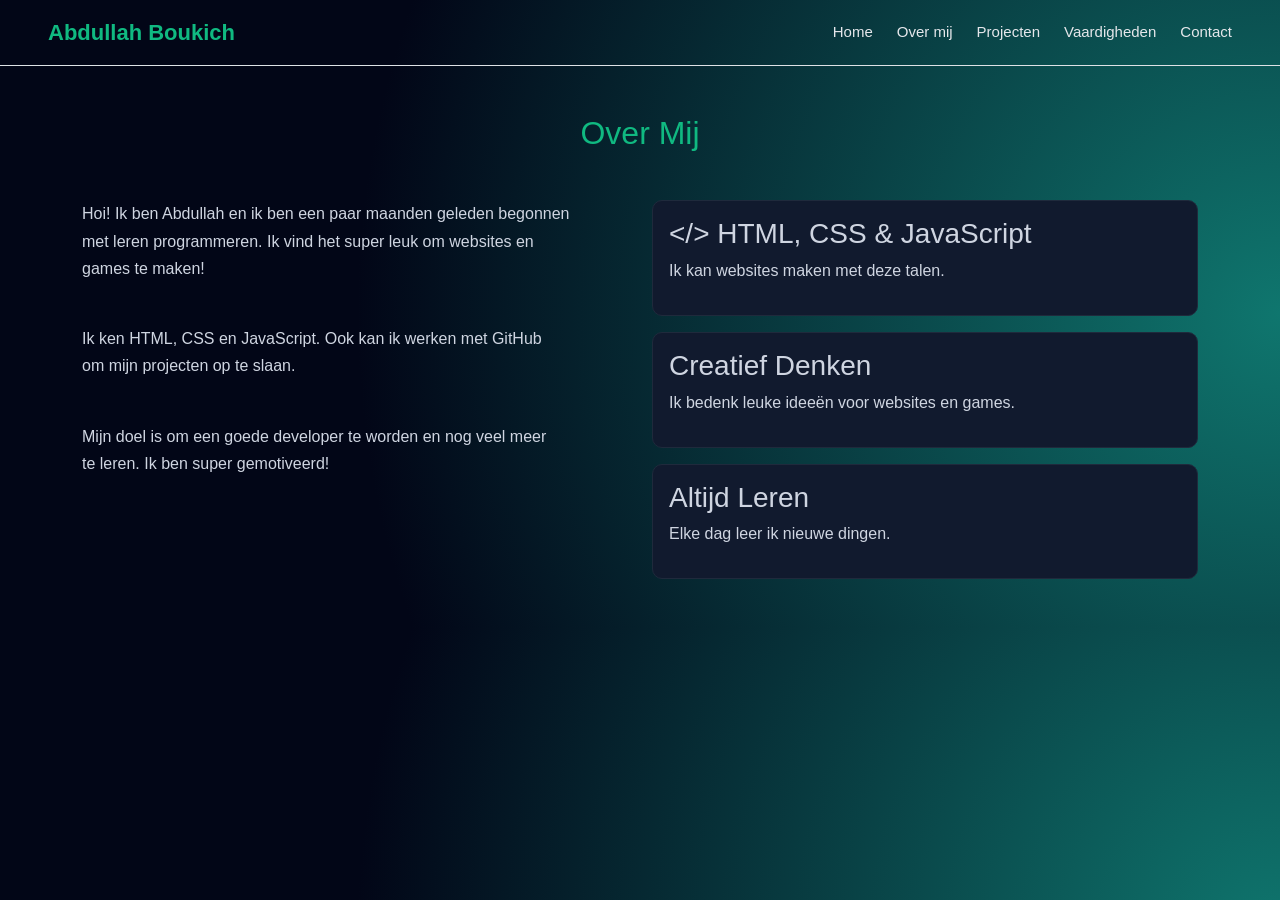
==== aboutme.html @ 029710fa "index.html aboutme.html en css gemaakt" ====
<!DOCTYPE html>
<html lang="nl">
<head>
    <meta charset="UTF-8">
    <meta name="viewport" content="width=device-width, initial-scale=1.0">
    <title>Over Mij</title>


    <link href="https://cdn.jsdelivr.net/npm/bootstrap@5.3.2/dist/css/bootstrap.min.css" rel="stylesheet">

    <link rel="stylesheet" href="https://cdnjs.cloudflare.com/ajax/libs/font-awesome/6.5.0/css/all.min.css">

    <!-- Jouw eigen CSS -->
    <link rel="stylesheet" href="css/style.css">
</head>
<body>

<!-- NAVBAR -->
<header class="py-3 px-5 d-flex justify-content-between align-items-center border-bottom">
    <div class="logo">Abdullah Boukich</div>

    <nav class="d-flex gap-4">
        <a href="index.html">Home</a>
        <a href="aboutme.html">Over mij</a>
        <a href="projecten.html">Projecten</a>
        <a href="skills.html">Vaardigheden</a>
        <a href="contact.html">Contact</a>
    </nav>
</header>

<!-- OVER MIJ -->
<section class="about container py-5">
    <h2 class="text-center mb-5">Over Mij</h2>

    <div class="row g-4">

        <!-- Tekst -->
        <div class="col-md-6">
            <div class="about-text">
                <p>
                    Hoi! Ik ben Abdullah en ik ben een paar maanden geleden begonnen <br>
                    met leren programmeren. Ik vind het super leuk om websites en <br>
                    games te maken!
                </p>
                <br>

                <p>
                    Ik ken HTML, CSS en JavaScript. Ook kan ik werken met GitHub <br>
                    om mijn projecten op te slaan.
                </p>
                <br>

                <p>
                    Mijn doel is om een goede developer te worden en nog veel meer <br>
                    te leren. Ik ben super gemotiveerd!
                </p>
            </div>
        </div>

        <!-- Kaarten -->
        <div class="col-md-6">
            <div class="d-flex flex-column gap-3">

                <div class="card p-3">
                    <h3>&lt;/&gt; HTML, CSS & JavaScript</h3>
                    <p>Ik kan websites maken met deze talen.</p>
                </div>

                <div class="card p-3">
                    <h3>Creatief Denken</h3>
                    <p>Ik bedenk leuke ideeën voor websites en games.</p>
                </div>

                <div class="card p-3">
                    <h3>Altijd Leren</h3>
                    <p>Elke dag leer ik nieuwe dingen.</p>
                </div>

            </div>
        </div>

    </div>
</section>

<!-- Bootstrap JS -->
<script src="https://cdn.jsdelivr.net/npm/bootstrap@5.3.2/dist/js/bootstrap.bundle.min.js"></script>

</body>
</html>
---- css/style.css ----
/* BASIS */
* {
    margin: 0;
    padding: 0;
    box-sizing: border-box;
    font-family: "Segoe UI", sans-serif;
}

body {
    background: radial-gradient(circle at right, #0f766e, #020617 70%);
    color: #fff;
}

/* NAVBAR */
header {
    background: transparent;
}

.logo {
    font-size: 22px;
    font-weight: bold;
    color: #10b981;
}

nav a {
    text-decoration: none;
    color: #e5e7eb;
    font-size: 15px;
}

nav a:hover {
    color: #10b981;
}

/* HERO */
.badge {
    display: inline-block;
    background: rgba(16, 185, 129, 0.15);
    color: #34d399;
    padding: 8px 18px;
    border-radius: 999px;
    font-size: 14px;
    margin-bottom: 25px;
}

.hero-left h1 {
    font-size: 64px;
    font-weight: 800;
}

.hero-left h2 {
    font-size: 28px;
    font-weight: 500;
    color: #cbd5f5;
    margin-bottom: 20px;
}

.hero-left p {
    font-size: 16px;
    line-height: 1.7;
    color: #d1d5db;
    margin-bottom: 30px;
}

/* BUTTONS */
.btn.primary {
    background: #10b981;
    color: #020617;
    font-weight: 600;
    border-radius: 10px;
    padding: 14px 26px;
}

.btn.primary:hover {
    background: #34d399;
}

.btn.secondary {
    background: #fff;
    color: #020617;
    font-weight: 600;
    border-radius: 10px;
    padding: 14px 26px;
}

/* SOCIAL ICONS */
.socials i {
    font-size: 22px;
    margin-right: 18px;
    color: #9ca3af;
    cursor: pointer;
}

.socials i:hover {
    color: #10b981;
}

/* CODE CARD */
.code-card {
    background: #020617;
    padding: 20px;
    border-radius: 20px;
    box-shadow: 0 0 60px rgba(16, 185, 129, 0.4);
}

.code-card img {
    width: 100%;
    border-radius: 14px;
}

/* OVER MIJ */
.about h2 {
    color: #10b981;
}

.about-text {
    color: #cfd5e1;
    line-height: 1.7;
}

.card {
    background: #111a2e;
    border: 1px solid #1f2a3c;
    border-radius: 10px;
    padding: 20px;
    color: #cfd5e1;
}
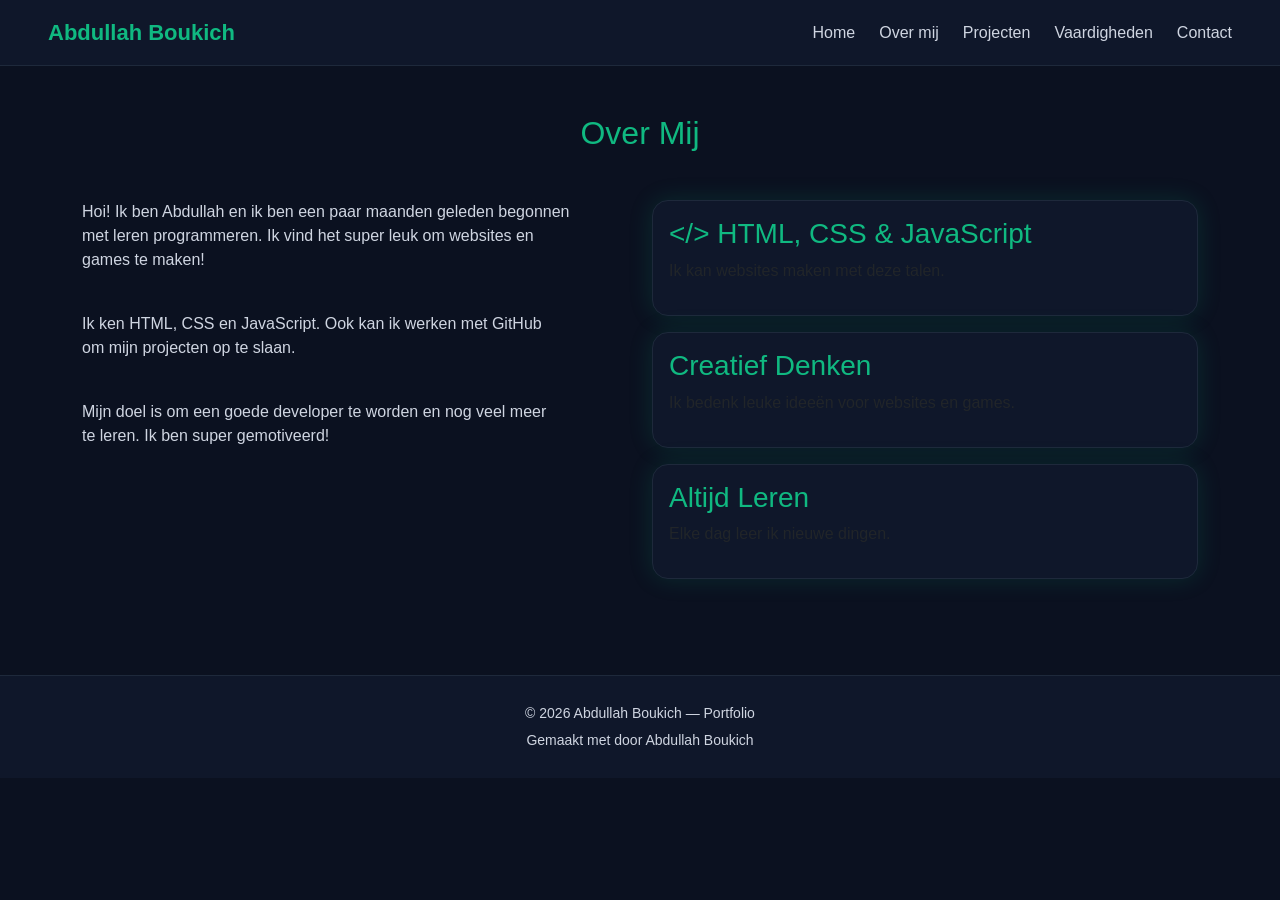
==== commit 7d533263: "footer gemaakt en beetje css" ====
--- a/aboutme.html
+++ b/aboutme.html
@@ -1,89 +1,88 @@
 <!DOCTYPE html>
 <html lang="nl">
+
 <head>
     <meta charset="UTF-8">
     <meta name="viewport" content="width=device-width, initial-scale=1.0">
     <title>Over Mij</title>
 
-
     <link href="https://cdn.jsdelivr.net/npm/bootstrap@5.3.2/dist/css/bootstrap.min.css" rel="stylesheet">
-
     <link rel="stylesheet" href="https://cdnjs.cloudflare.com/ajax/libs/font-awesome/6.5.0/css/all.min.css">
-
-    <!-- Jouw eigen CSS -->
     <link rel="stylesheet" href="css/style.css">
 </head>
+
 <body>
 
-<!-- NAVBAR -->
-<header class="py-3 px-5 d-flex justify-content-between align-items-center border-bottom">
-    <div class="logo">Abdullah Boukich</div>
+<header class="py-3 px-5 d-flex justify-content-between align-items-center">
+        <div class="logo">Abdullah Boukich</div>
 
-    <nav class="d-flex gap-4">
-        <a href="index.html">Home</a>
-        <a href="aboutme.html">Over mij</a>
-        <a href="projecten.html">Projecten</a>
-        <a href="skills.html">Vaardigheden</a>
-        <a href="contact.html">Contact</a>
-    </nav>
-</header>
+        <nav class="d-flex gap-4">
+            <a href="index.html">Home</a>
+            <a href="aboutme.html">Over mij</a>
+            <a href="projecten.html">Projecten</a>
+            <a href="skills.html">Vaardigheden</a>
+            <a href="contact.html">Contact</a>
+        </nav>
+    </header>
 
-<!-- OVER MIJ -->
-<section class="about container py-5">
-    <h2 class="text-center mb-5">Over Mij</h2>
+    <section class="about container py-5">
+        <h2 class="text-center mb-5">Over Mij</h2>
 
-    <div class="row g-4">
+        <div class="row g-4">
 
-        <!-- Tekst -->
-        <div class="col-md-6">
-            <div class="about-text">
-                <p>
-                    Hoi! Ik ben Abdullah en ik ben een paar maanden geleden begonnen <br>
-                    met leren programmeren. Ik vind het super leuk om websites en <br>
-                    games te maken!
-                </p>
-                <br>
+            <div class="col-md-6">
+                <div class="about-text">
+                    <p>
+                        Hoi! Ik ben Abdullah en ik ben een paar maanden geleden begonnen <br>
+                        met leren programmeren. Ik vind het super leuk om websites en <br>
+                        games te maken!
+                    </p>
+                    <br>
 
-                <p>
-                    Ik ken HTML, CSS en JavaScript. Ook kan ik werken met GitHub <br>
-                    om mijn projecten op te slaan.
-                </p>
-                <br>
+                    <p>
+                        Ik ken HTML, CSS en JavaScript. Ook kan ik werken met GitHub <br>
+                        om mijn projecten op te slaan.
+                    </p>
+                    <br>
 
-                <p>
-                    Mijn doel is om een goede developer te worden en nog veel meer <br>
-                    te leren. Ik ben super gemotiveerd!
-                </p>
+                    <p>
+                        Mijn doel is om een goede developer te worden en nog veel meer <br>
+                        te leren. Ik ben super gemotiveerd!
+                    </p>
+                </div>
             </div>
+
+            <div class="col-md-6">
+                <div class="d-flex flex-column gap-3">
+
+                    <div class="card p-3">
+                        <h3>&lt;/&gt; HTML, CSS & JavaScript</h3>
+                        <p>Ik kan websites maken met deze talen.</p>
+                    </div>
+
+                    <div class="card p-3">
+                        <h3>Creatief Denken</h3>
+                        <p>Ik bedenk leuke ideeën voor websites en games.</p>
+                    </div>
+
+                    <div class="card p-3">
+                        <h3>Altijd Leren</h3>
+                        <p>Elke dag leer ik nieuwe dingen.</p>
+                    </div>
+
+                </div>
+            </div>
+
         </div>
+    </section>
 
-        <!-- Kaarten -->
-        <div class="col-md-6">
-            <div class="d-flex flex-column gap-3">
+    <footer class="footer text-center py-4 mt-5">
+    <p>© 2026 Abdullah Boukich — Portfolio</p>
+    <p class="small">Gemaakt met door Abdullah Boukich</p>
+</footer>
 
-                <div class="card p-3">
-                    <h3>&lt;/&gt; HTML, CSS & JavaScript</h3>
-                    <p>Ik kan websites maken met deze talen.</p>
-                </div>
 
-                <div class="card p-3">
-                    <h3>Creatief Denken</h3>
-                    <p>Ik bedenk leuke ideeën voor websites en games.</p>
-                </div>
+    <script src="https://cdn.jsdelivr.net/npm/bootstrap@5.3.2/dist/js/bootstrap.bundle.min.js"></script>
+</body>
 
-                <div class="card p-3">
-                    <h3>Altijd Leren</h3>
-                    <p>Elke dag leer ik nieuwe dingen.</p>
-                </div>
-
-            </div>
-        </div>
-
-    </div>
-</section>
-
-<!-- Bootstrap JS -->
-<script src="https://cdn.jsdelivr.net/npm/bootstrap@5.3.2/dist/js/bootstrap.bundle.min.js"></script>
-
-</body>
-</html>
+</html>
--- a/css/style.css
+++ b/css/style.css
@@ -1,127 +1,222 @@
-/* BASIS */
-* {
+/* -----------------------------------
+   ALGEMENE BASIS
+----------------------------------- */
+body {
     margin: 0;
     padding: 0;
-    box-sizing: border-box;
-    font-family: "Segoe UI", sans-serif;
-}
-
-body {
-    background: radial-gradient(circle at right, #0f766e, #020617 70%);
-    color: #fff;
-}
-
-/* NAVBAR */
+    background: #0b1120;
+    font-family: Arial, sans-serif;
+    color: #cfd5e1;
+}
+
+a {
+    text-decoration: none;
+}
+
+/* -----------------------------------
+   NAVBAR
+----------------------------------- */
 header {
-    background: transparent;
-}
-
-.logo {
+    background: #0f172a;
+    border-bottom: 1px solid #1e293b;
+}
+
+header .logo {
     font-size: 22px;
-    font-weight: bold;
-    color: #10b981;
-}
-
-nav a {
-    text-decoration: none;
-    color: #e5e7eb;
-    font-size: 15px;
-}
-
-nav a:hover {
-    color: #10b981;
-}
-
-/* HERO */
-.badge {
+    font-weight: 700;
+    color: #10b981;
+}
+
+header nav a {
+    color: #cfd5e1;
+    font-weight: 500;
+    transition: .2s;
+}
+
+header nav a:hover {
+    color: #10b981;
+}
+
+header nav .active {
+    color: #10b981;
+    font-weight: 600;
+}
+
+/* -----------------------------------
+   TITELS & ONDERLIJN
+----------------------------------- */
+h1, h2, h3 {
+    color: #10b981;
+}
+
+.underline, .lijn {
+    width: 70px;
+    height: 3px;
+    background: #10b981;
+    margin: 10px auto;
+}
+
+/* -----------------------------------
+   BUTTONS
+----------------------------------- */
+.btn {
+    padding: 10px 15px;
+    border-radius: 8px;
+    font-weight: 600;
+    cursor: pointer;
     display: inline-block;
-    background: rgba(16, 185, 129, 0.15);
-    color: #34d399;
-    padding: 8px 18px;
-    border-radius: 999px;
+    text-align: center;
+}
+
+.btn.green {
+    background: #10b981;
+    color: #0b1120;
+}
+
+.btn.green:hover {
+    background: #34d399;
+}
+
+.btn.dark {
+    background: #1e293b;
+    color: #cfd5e1;
+}
+
+.btn.dark:hover {
+    background: #334155;
+}
+
+/* -----------------------------------
+   PROJECT CARDS
+----------------------------------- */
+.card {
+    background: #0f172a;
+    border: 1px solid #1e293b;
+    border-radius: 16px;
+    overflow: hidden;
+    box-shadow: 0 0 25px rgba(16, 185, 129, 0.15);
+    transition: .2s;
+}
+
+.card:hover {
+    transform: translateY(-5px);
+    box-shadow: 0 0 35px rgba(16, 185, 129, 0.25);
+}
+
+.card img {
+    width: 100%;
+    display: block;
+}
+
+.card .content {
+    padding: 20px;
+}
+
+.tags span {
+    background: #1e293b;
+    padding: 5px 10px;
+    border-radius: 6px;
+    margin-right: 5px;
+    font-size: 12px;
+}
+
+/* -----------------------------------
+   SKILLS PAGE
+----------------------------------- */
+.skill-card {
+    background: #0f172a;
+    border: 1px solid #1e293b;
+    border-radius: 16px;
+    padding: 25px;
+    box-shadow: 0 0 25px rgba(16, 185, 129, 0.15);
+    transition: transform .2s, box-shadow .2s;
+}
+
+.skill-card:hover {
+    transform: translateY(-5px);
+    box-shadow: 0 0 35px rgba(16, 185, 129, 0.25);
+}
+
+.skill-card h3 {
+    margin-bottom: 15px;
+}
+
+.skill-icon {
+    font-size: 22px;
+    color: #10b981;
+    margin-right: 8px;
+}
+
+.bar {
+    width: 100%;
+    height: 12px;
+    background: #1e293b;
+    border-radius: 10px;
+    overflow: hidden;
+    margin-bottom: 18px;
+}
+
+.bar div {
+    height: 100%;
+    background: linear-gradient(90deg, #10b981, #34d399);
+    border-radius: 10px;
+    animation: fill 1.2s ease-out;
+}
+
+@keyframes fill {
+    from { width: 0; }
+    to { width: inherit; }
+}
+
+/* -----------------------------------
+   CONTACT PAGE
+----------------------------------- */
+.kaart {
+    background: #0f172a;
+    border: 1px solid #1e293b;
+    border-radius: 16px;
+    padding: 25px;
+    box-shadow: 0 0 25px rgba(16, 185, 129, 0.15);
+}
+
+input, textarea {
+    width: 100%;
+    padding: 10px;
+    background: #1e293b;
+    border: none;
+    border-radius: 8px;
+    color: #cfd5e1;
+    margin-bottom: 15px;
+}
+
+button {
+    background: #10b981;
+    border: none;
+    padding: 12px;
+    width: 100%;
+    border-radius: 8px;
+    font-weight: 600;
+    cursor: pointer;
+}
+
+button:hover {
+    background: #34d399;
+}
+
+/* -----------------------------------
+   FOOTER
+----------------------------------- */
+.footer {
+    background: #0f172a;
+    border-top: 1px solid #1e293b;
+    color: #cfd5e1;
+    text-align: center;
+    padding: 20px;
+    margin-top: 60px;
+}
+
+.footer p {
+    margin: 0;
+    padding: 3px;
     font-size: 14px;
-    margin-bottom: 25px;
-}
-
-.hero-left h1 {
-    font-size: 64px;
-    font-weight: 800;
-}
-
-.hero-left h2 {
-    font-size: 28px;
-    font-weight: 500;
-    color: #cbd5f5;
-    margin-bottom: 20px;
-}
-
-.hero-left p {
-    font-size: 16px;
-    line-height: 1.7;
-    color: #d1d5db;
-    margin-bottom: 30px;
-}
-
-/* BUTTONS */
-.btn.primary {
-    background: #10b981;
-    color: #020617;
-    font-weight: 600;
-    border-radius: 10px;
-    padding: 14px 26px;
-}
-
-.btn.primary:hover {
-    background: #34d399;
-}
-
-.btn.secondary {
-    background: #fff;
-    color: #020617;
-    font-weight: 600;
-    border-radius: 10px;
-    padding: 14px 26px;
-}
-
-/* SOCIAL ICONS */
-.socials i {
-    font-size: 22px;
-    margin-right: 18px;
-    color: #9ca3af;
-    cursor: pointer;
-}
-
-.socials i:hover {
-    color: #10b981;
-}
-
-/* CODE CARD */
-.code-card {
-    background: #020617;
-    padding: 20px;
-    border-radius: 20px;
-    box-shadow: 0 0 60px rgba(16, 185, 129, 0.4);
-}
-
-.code-card img {
-    width: 100%;
-    border-radius: 14px;
-}
-
-/* OVER MIJ */
-.about h2 {
-    color: #10b981;
-}
-
-.about-text {
-    color: #cfd5e1;
-    line-height: 1.7;
-}
-
-.card {
-    background: #111a2e;
-    border: 1px solid #1f2a3c;
-    border-radius: 10px;
-    padding: 20px;
-    color: #cfd5e1;
-}
+}
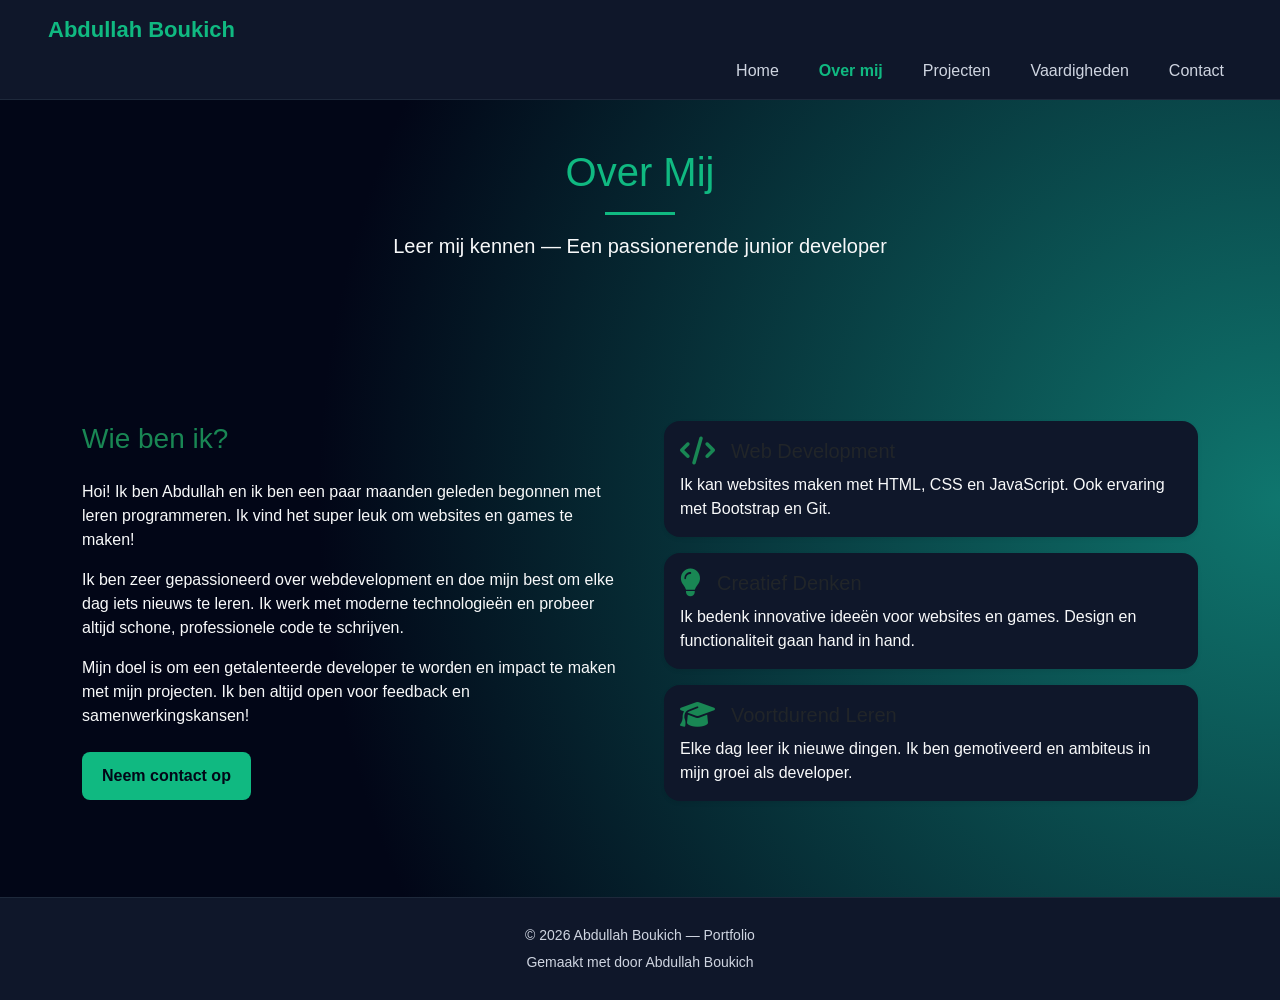
==== commit a2e6417d: "alles is beetje aangepast" ====
--- a/aboutme.html
+++ b/aboutme.html
@@ -13,61 +13,104 @@
 
 <body>
 
-<header class="py-3 px-5 d-flex justify-content-between align-items-center">
-        <div class="logo">Abdullah Boukich</div>
+<header class="navbar sticky-top">
+    <nav class="navbar-expand-lg w-100">
+        <div class="container-fluid px-5">
+            <div class="navbar-brand logo">Abdullah Boukich</div>
+            <button class="navbar-toggler" type="button" data-bs-toggle="collapse" data-bs-target="#navbarNav">
+                <span class="navbar-toggler-icon"></span>
+            </button>
+            <div class="collapse navbar-collapse" id="navbarNav">
+                <div class="navbar-nav ms-auto gap-4">
+                    <a class="nav-link" href="index.html">Home</a>
+                    <a class="nav-link active" href="aboutme.html">Over mij</a>
+                    <a class="nav-link" href="projecten.html">Projecten</a>
+                    <a class="nav-link" href="skills.html">Vaardigheden</a>
+                    <a class="nav-link" href="contact.html">Contact</a>
+                </div>
+            </div>
+        </div>
+    </nav>
+</header>
 
-        <nav class="d-flex gap-4">
-            <a href="index.html">Home</a>
-            <a href="aboutme.html">Over mij</a>
-            <a href="projecten.html">Projecten</a>
-            <a href="skills.html">Vaardigheden</a>
-            <a href="contact.html">Contact</a>
-        </nav>
-    </header>
+    <!-- TITLE SECTION -->
+    <section class="text-center py-5 mb-5">
+        <h1 class="mb-3">Over Mij</h1>
+        <span class="underline d-block mx-auto mb-3"></span>
+        <p class="text-light lead">Leer mij kennen — Een passionerende junior developer</p>
+    </section>
 
     <section class="about container py-5">
-        <h2 class="text-center mb-5">Over Mij</h2>
+        <div class="row g-5 align-items-center">
 
-        <div class="row g-4">
-
-            <div class="col-md-6">
+            <!-- ABOUT TEXT -->
+            <div class="col-lg-6">
                 <div class="about-text">
-                    <p>
-                        Hoi! Ik ben Abdullah en ik ben een paar maanden geleden begonnen <br>
-                        met leren programmeren. Ik vind het super leuk om websites en <br>
+                    <h3 class="mb-4 text-success">Wie ben ik?</h3>
+                    
+                    <p class="mb-3 text-light">
+                        Hoi! Ik ben Abdullah en ik ben een paar maanden geleden begonnen 
+                        met leren programmeren. Ik vind het super leuk om websites en 
                         games te maken!
                     </p>
-                    <br>
 
-                    <p>
-                        Ik ken HTML, CSS en JavaScript. Ook kan ik werken met GitHub <br>
-                        om mijn projecten op te slaan.
+                    <p class="mb-3 text-light">
+                        Ik ben zeer gepassioneerd over webdevelopment en doe mijn best om 
+                        elke dag iets nieuws te leren. Ik werk met moderne technologieën 
+                        en probeer altijd schone, professionele code te schrijven.
                     </p>
-                    <br>
 
-                    <p>
-                        Mijn doel is om een goede developer te worden en nog veel meer <br>
-                        te leren. Ik ben super gemotiveerd!
+                    <p class="mb-4 text-light">
+                        Mijn doel is om een getalenteerde developer te worden en impact te 
+                        maken met mijn projecten. Ik ben altijd open voor feedback en 
+                        samenwerkingskansen!
                     </p>
+
+                    <a href="contact.html" class="btn btn-primary primary">Neem contact op</a>
                 </div>
             </div>
 
-            <div class="col-md-6">
+            <!-- SKILLS CARDS -->
+            <div class="col-lg-6">
                 <div class="d-flex flex-column gap-3">
 
-                    <div class="card p-3">
-                        <h3>&lt;/&gt; HTML, CSS & JavaScript</h3>
-                        <p>Ik kan websites maken met deze talen.</p>
+                    <div class="card h-100 border-0 shadow-sm">
+                        <div class="card-body">
+                            <div class="d-flex align-items-center gap-3 mb-2">
+                                <i class="fas fa-code text-success" style="font-size:28px;"></i>
+                                <h5 class="card-title mb-0">Web Development</h5>
+                            </div>
+                            <p class="card-text text-light">
+                                Ik kan websites maken met HTML, CSS en JavaScript. 
+                                Ook ervaring met Bootstrap en Git.
+                            </p>
+                        </div>
                     </div>
 
-                    <div class="card p-3">
-                        <h3>Creatief Denken</h3>
-                        <p>Ik bedenk leuke ideeën voor websites en games.</p>
+                    <div class="card h-100 border-0 shadow-sm">
+                        <div class="card-body">
+                            <div class="d-flex align-items-center gap-3 mb-2">
+                                <i class="fas fa-lightbulb text-success" style="font-size:28px;"></i>
+                                <h5 class="card-title mb-0">Creatief Denken</h5>
+                            </div>
+                            <p class="card-text text-light">
+                                Ik bedenk innovative ideeën voor websites en games. 
+                                Design en functionaliteit gaan hand in hand.
+                            </p>
+                        </div>
                     </div>
 
-                    <div class="card p-3">
-                        <h3>Altijd Leren</h3>
-                        <p>Elke dag leer ik nieuwe dingen.</p>
+                    <div class="card h-100 border-0 shadow-sm">
+                        <div class="card-body">
+                            <div class="d-flex align-items-center gap-3 mb-2">
+                                <i class="fas fa-graduation-cap text-success" style="font-size:28px;"></i>
+                                <h5 class="card-title mb-0">Voortdurend Leren</h5>
+                            </div>
+                            <p class="card-text text-light">
+                                Elke dag leer ik nieuwe dingen. Ik ben gemotiveerd 
+                                en ambiteus in mijn groei als developer.
+                            </p>
+                        </div>
                     </div>
 
                 </div>
--- a/css/style.css
+++ b/css/style.css
@@ -4,7 +4,7 @@
 body {
     margin: 0;
     padding: 0;
-    background: #0b1120;
+    background: radial-gradient(circle at right, #0f766e, #020617 70%);
     font-family: Arial, sans-serif;
     color: #cfd5e1;
 }
@@ -13,32 +13,29 @@
     text-decoration: none;
 }
 
-/* -----------------------------------
-   NAVBAR
------------------------------------ */
-header {
+header, .navbar {
     background: #0f172a;
     border-bottom: 1px solid #1e293b;
 }
 
-header .logo {
+.navbar-brand, header .logo {
     font-size: 22px;
     font-weight: 700;
-    color: #10b981;
-}
-
-header nav a {
-    color: #cfd5e1;
+    color: #10b981 !important;
+}
+
+.navbar-nav .nav-link {
+    color: #cfd5e1 !important;
     font-weight: 500;
     transition: .2s;
 }
 
-header nav a:hover {
-    color: #10b981;
-}
-
-header nav .active {
-    color: #10b981;
+.navbar-nav .nav-link:hover {
+    color: #10b981 !important;
+}
+
+.navbar-nav .nav-link.active {
+    color: #10b981 !important;
     font-weight: 600;
 }
 
@@ -57,33 +54,114 @@
 }
 
 /* -----------------------------------
-   BUTTONS
+   GROENE BUTTONS (UNIVERSEEL)
 ----------------------------------- */
 .btn {
-    padding: 10px 15px;
+    padding: 12px 20px;
     border-radius: 8px;
     font-weight: 600;
     cursor: pointer;
+    border: none;
+    transition: 0.2s;
     display: inline-block;
+}
+
+.primary {
+    background: #10b981;
+    color: #020617;
+}
+
+.primary:hover {
+    background: #34d399;
+}
+
+/* -----------------------------------
+   HERO SECTIE (INDEX)
+----------------------------------- */
+.hero {
+    padding: 120px 20px;
     text-align: center;
 }
 
-.btn.green {
+.hero-left h1 {
+    font-size: 64px;
+    font-weight: 800;
+}
+
+.hero-left h2 {
+    font-size: 28px;
+    font-weight: 500;
+    color: #cbd5f5;
+    margin-bottom: 20px;
+}
+
+.hero-left p {
+    font-size: 16px;
+    line-height: 1.7;
+    color: #d1d5db;
+    margin-bottom: 30px;
+}
+
+.hero-right {
+    display: flex;
+    justify-content: center;
+    align-items: center;
+}
+
+.code-card {
+    position: relative;
+    border-radius: 12px;
+    overflow: hidden;
+    box-shadow: 0 0 40px rgba(16, 185, 129, 0.2);
+}
+
+.code-card img {
+    width: 100%;
+    display: block;
+}
+
+.tag {
+    width: 12px;
+    height: 12px;
+    border-radius: 50%;
     background: #10b981;
-    color: #0b1120;
-}
-
-.btn.green:hover {
-    background: #34d399;
-}
-
-.btn.dark {
-    background: #1e293b;
-    color: #cfd5e1;
-}
-
-.btn.dark:hover {
-    background: #334155;
+}
+
+.tag.top {
+    top: 15px;
+    left: 15px;
+}
+
+.tag.bottom {
+    bottom: 15px;
+    right: 15px;
+}
+
+.badge {
+    background: #10b981 !important;
+    color: #020617 !important;
+    padding: 8px 16px !important;
+    border-radius: 20px !important;
+    font-weight: 600 !important;
+}
+
+.socials {
+    font-size: 24px;
+}
+
+.socials a {
+    color: #10b981;
+    transition: .2s;
+}
+
+.socials a:hover {
+    color: #34d399;
+    transform: scale(1.2);
+}
+
+@keyframes fadeIn {
+    from { opacity: 0; transform: translateY(20px); }
+    to { opacity: 1; transform: translateY(0); }
 }
 
 /* -----------------------------------
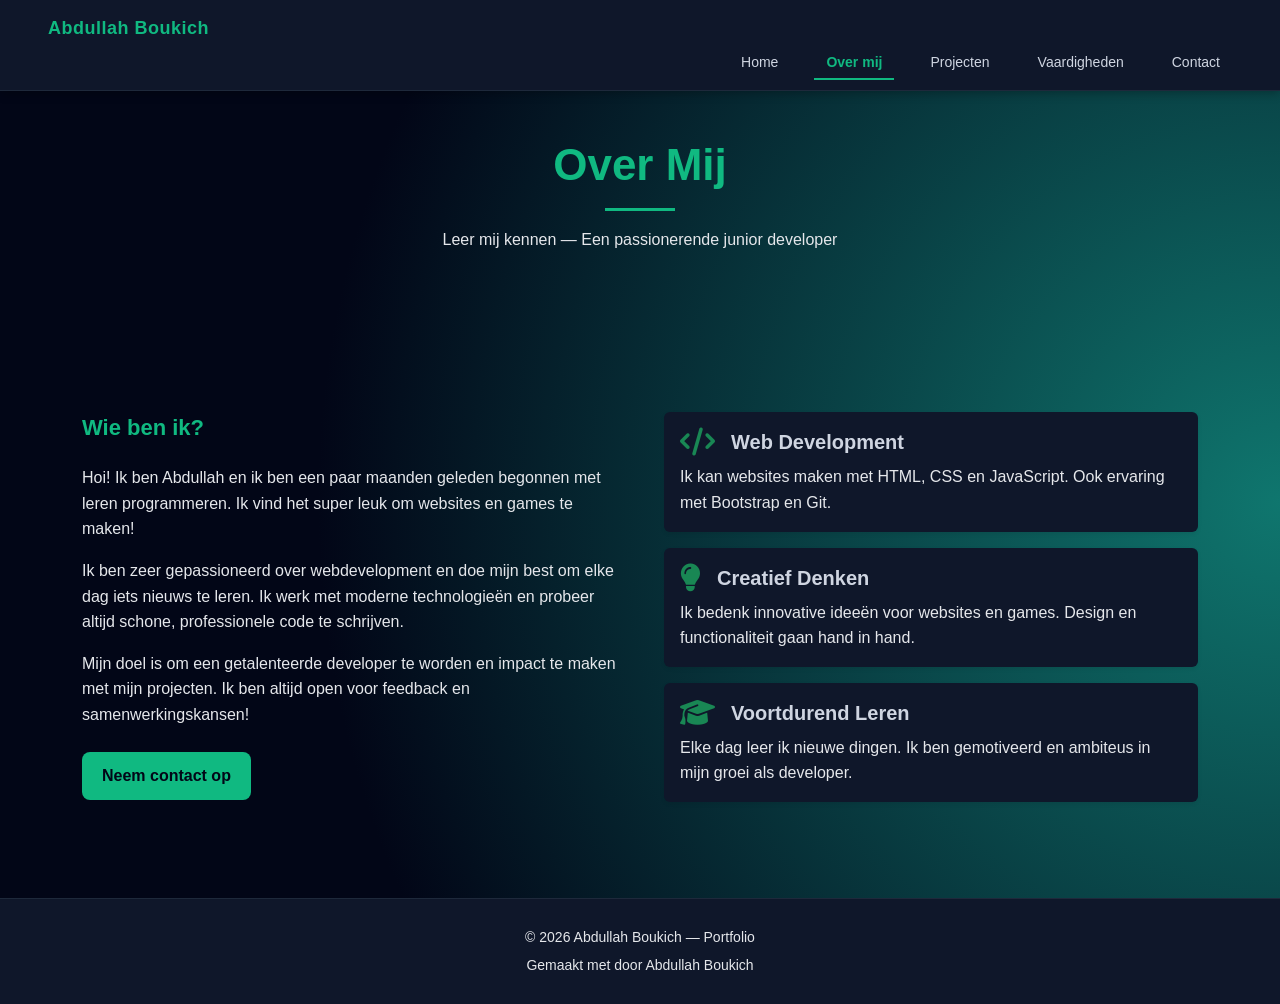
==== commit 3db64a88: "geupgrade" ====
--- a/aboutme.html
+++ b/aboutme.html
@@ -46,7 +46,7 @@
             <!-- ABOUT TEXT -->
             <div class="col-lg-6">
                 <div class="about-text">
-                    <h3 class="mb-4 text-success">Wie ben ik?</h3>
+                    <h3 class="mb-4">Wie ben ik?</h3>
                     
                     <p class="mb-3 text-light">
                         Hoi! Ik ben Abdullah en ik ben een paar maanden geleden begonnen 
@@ -78,9 +78,9 @@
                         <div class="card-body">
                             <div class="d-flex align-items-center gap-3 mb-2">
                                 <i class="fas fa-code text-success" style="font-size:28px;"></i>
-                                <h5 class="card-title mb-0">Web Development</h5>
+                            <h5 class="card-title mb-0">Web Development</h5>
                             </div>
-                            <p class="card-text text-light">
+                            <p class="card-text mt-2">
                                 Ik kan websites maken met HTML, CSS en JavaScript. 
                                 Ook ervaring met Bootstrap en Git.
                             </p>
@@ -93,7 +93,7 @@
                                 <i class="fas fa-lightbulb text-success" style="font-size:28px;"></i>
                                 <h5 class="card-title mb-0">Creatief Denken</h5>
                             </div>
-                            <p class="card-text text-light">
+                            <p class="card-text mt-2">
                                 Ik bedenk innovative ideeën voor websites en games. 
                                 Design en functionaliteit gaan hand in hand.
                             </p>
@@ -106,7 +106,7 @@
                                 <i class="fas fa-graduation-cap text-success" style="font-size:28px;"></i>
                                 <h5 class="card-title mb-0">Voortdurend Leren</h5>
                             </div>
-                            <p class="card-text text-light">
+                            <p class="card-text mt-2">
                                 Elke dag leer ik nieuwe dingen. Ik ben gemotiveerd 
                                 en ambiteus in mijn groei als developer.
                             </p>
--- a/css/style.css
+++ b/css/style.css
@@ -16,27 +16,34 @@
 header, .navbar {
     background: #0f172a;
     border-bottom: 1px solid #1e293b;
+    box-shadow: 0 2px 10px rgba(0, 0, 0, 0.3);
+    padding: 10px 0 !important;
 }
 
 .navbar-brand, header .logo {
-    font-size: 22px;
+    font-size: 18px;
     font-weight: 700;
     color: #10b981 !important;
+    letter-spacing: 0.5px;
 }
 
 .navbar-nav .nav-link {
     color: #cfd5e1 !important;
     font-weight: 500;
     transition: .2s;
+    font-size: 14px;
+    padding: 5px 12px !important;
 }
 
 .navbar-nav .nav-link:hover {
-    color: #10b981 !important;
+    color: #34d399 !important;
 }
 
 .navbar-nav .nav-link.active {
     color: #10b981 !important;
     font-weight: 600;
+    border-bottom: 2px solid #10b981;
+    padding-bottom: 2px;
 }
 
 /* -----------------------------------
@@ -44,6 +51,42 @@
 ----------------------------------- */
 h1, h2, h3 {
     color: #10b981;
+    font-weight: 700;
+}
+
+h1 {
+    font-size: 44px;
+    font-weight: 800;
+}
+
+h2 {
+    font-size: 32px;
+    font-weight: 700;
+}
+
+h3 {
+    font-size: 22px;
+    font-weight: 700;
+}
+
+h5 {
+    color: #10b981;
+    font-weight: 700;
+}
+
+p {
+    color: #e5e7eb;
+    line-height: 1.6;
+}
+
+.lead {
+    color: #d1d5db;
+    font-weight: 500;
+    font-size: 16px;
+}
+
+.text-light {
+    color: #e5e7eb !important;
 }
 
 .underline, .lijn {
@@ -69,10 +112,23 @@
 .primary {
     background: #10b981;
     color: #020617;
+    font-weight: 700;
 }
 
 .primary:hover {
     background: #34d399;
+    color: #020617;
+}
+
+.btn-outline-light {
+    color: #ffffff !important;
+    border-color: #ffffff !important;
+    font-weight: 700;
+}
+
+.btn-outline-light:hover {
+    background: #ffffff !important;
+    color: #020617 !important;
 }
 
 /* -----------------------------------
@@ -163,31 +219,21 @@
     from { opacity: 0; transform: translateY(20px); }
     to { opacity: 1; transform: translateY(0); }
 }
-
-/* -----------------------------------
-   PROJECT CARDS
------------------------------------ */
-.card {
+card-body {
     background: #0f172a;
-    border: 1px solid #1e293b;
-    border-radius: 16px;
-    overflow: hidden;
-    box-shadow: 0 0 25px rgba(16, 185, 129, 0.15);
-    transition: .2s;
-}
-
-.card:hover {
-    transform: translateY(-5px);
-    box-shadow: 0 0 35px rgba(16, 185, 129, 0.25);
-}
-
-.card img {
-    width: 100%;
-    display: block;
-}
-
-.card .content {
-    padding: 20px;
+}ffffff;
+    font-size: 15px;
+    line-height: 1.6;
+    font-weight: 400
+    color: #10b981;
+    font-weight: 700;
+    font-size: 18px;
+}
+
+.card-text {
+    color: #d1d5db;
+    font-size: 14px;
+    line-height: 1.6;
 }
 
 .tags span {
@@ -196,6 +242,21 @@
     border-radius: 6px;
     margin-right: 5px;
     font-size: 12px;
+    color: #cbd5e1;
+}
+
+.card:hover {
+    transform: translateY(-5px);
+    box-shadow: 0 0 35px rgba(16, 185, 129, 0.25);
+}
+
+.card img {
+    width: 100%;
+    display: block;
+}
+
+.card .content {
+    padding: 20px;
 }
 
 /* -----------------------------------
@@ -208,6 +269,7 @@
     padding: 25px;
     box-shadow: 0 0 25px rgba(16, 185, 129, 0.15);
     transition: transform .2s, box-shadow .2s;
+    height: 100%;
 }
 
 .skill-card:hover {
@@ -216,7 +278,15 @@
 }
 
 .skill-card h3 {
-    margin-bottom: 15px;
+    margin-bottom: 20px;
+    font-size: 22px;
+}
+
+.skill-card span {
+    color: #cbd5e1;
+    font-weight: 600;
+    display: block;
+    margin-bottom: 10px;
 }
 
 .skill-icon {
@@ -239,32 +309,58 @@
     background: linear-gradient(90deg, #10b981, #34d399);
     border-radius: 10px;
     animation: fill 1.2s ease-out;
-}
-
-@keyframes fill {
-    from { width: 0; }
-    to { width: inherit; }
-}
-
-/* -----------------------------------
-   CONTACT PAGE
------------------------------------ */
-.kaart {
+    width: 100%;
+}
+.card {
     background: #0f172a;
     border: 1px solid #1e293b;
-    border-radius: 16px;
-    padding: 25px;
-    box-shadow: 0 0 25px rgba(16, 185, 129, 0.15);
+    color: #cfd5e1;
+}
+
+.form-label {
+    color: #ffffff;
+    font-weight: 700;
+    margin-bottom: 8px;
+    font-size: 14px;
+}
+
+.form-control {
+    background: #0a0f1a !important;
+    border: 1px solid #1e293b !important;
+    color: #ffffff !important;
+}
+
+.form-control::placeholder {
+    color: #6b7280 !important;
+}
+
+.form-control:focus {
+    background: #111820 !important;
+    border-color: #10b981 !important;
+    color: #ffffff !important;
+    box-shadow: 0 0 0 3px rgba(16, 185, 129, 0.1) !important;
 }
 
 input, textarea {
     width: 100%;
     padding: 10px;
-    background: #1e293b;
-    border: none;
+    background: #111a2e;
+    border: 1px solid #1e293b;
     border-radius: 8px;
-    color: #cfd5e1;
+    color: #e5e7eb;
     margin-bottom: 15px;
+}
+
+input::placeholder, textarea::placeholder {
+    color: #6b7280;
+}
+
+input:focus, textarea:focus {
+    background: #1a2332;
+    border-color: #10b981;
+    color: #e5e7eb;
+    box-shadow: 0 0 0 3px rgba(16, 185, 129, 0.1);
+    outline: none;
 }
 
 button {
@@ -275,10 +371,20 @@
     border-radius: 8px;
     font-weight: 600;
     cursor: pointer;
+    color: #020617;
 }
 
 button:hover {
     background: #34d399;
+}
+
+.info-box {
+    color: #e5e7eb;
+}
+
+.info-box strong {
+    color: #10b981;
+    font-weight: 700;
 }
 
 /* -----------------------------------
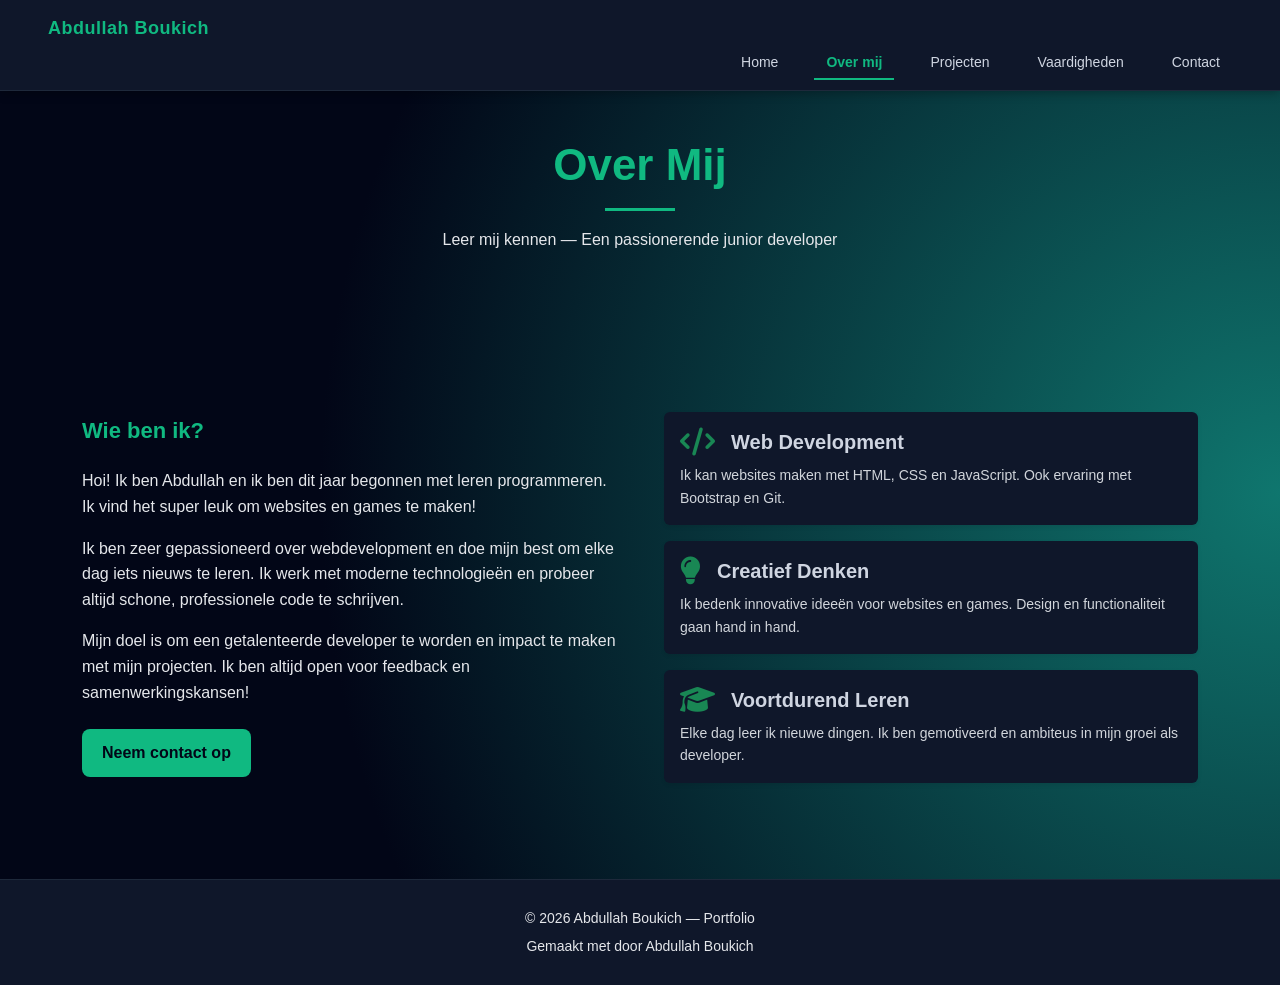
==== commit 8f43411b: "aanpassingen" ====
--- a/aboutme.html
+++ b/aboutme.html
@@ -49,7 +49,7 @@
                     <h3 class="mb-4">Wie ben ik?</h3>
                     
                     <p class="mb-3 text-light">
-                        Hoi! Ik ben Abdullah en ik ben een paar maanden geleden begonnen 
+                        Hoi! Ik ben Abdullah en ik ben dit jaar begonnen 
                         met leren programmeren. Ik vind het super leuk om websites en 
                         games te maken!
                     </p>
--- a/css/style.css
+++ b/css/style.css
@@ -219,16 +219,16 @@
     from { opacity: 0; transform: translateY(20px); }
     to { opacity: 1; transform: translateY(0); }
 }
-card-body {
-    background: #0f172a;
-}ffffff;
-    font-size: 15px;
+/* card-body { */
+    /* background: #0f172a; */
+/* }ffffff; */
+    /* font-size: 15px;
     line-height: 1.6;
     font-weight: 400
     color: #10b981;
     font-weight: 700;
     font-size: 18px;
-}
+} */
 
 .card-text {
     color: #d1d5db;
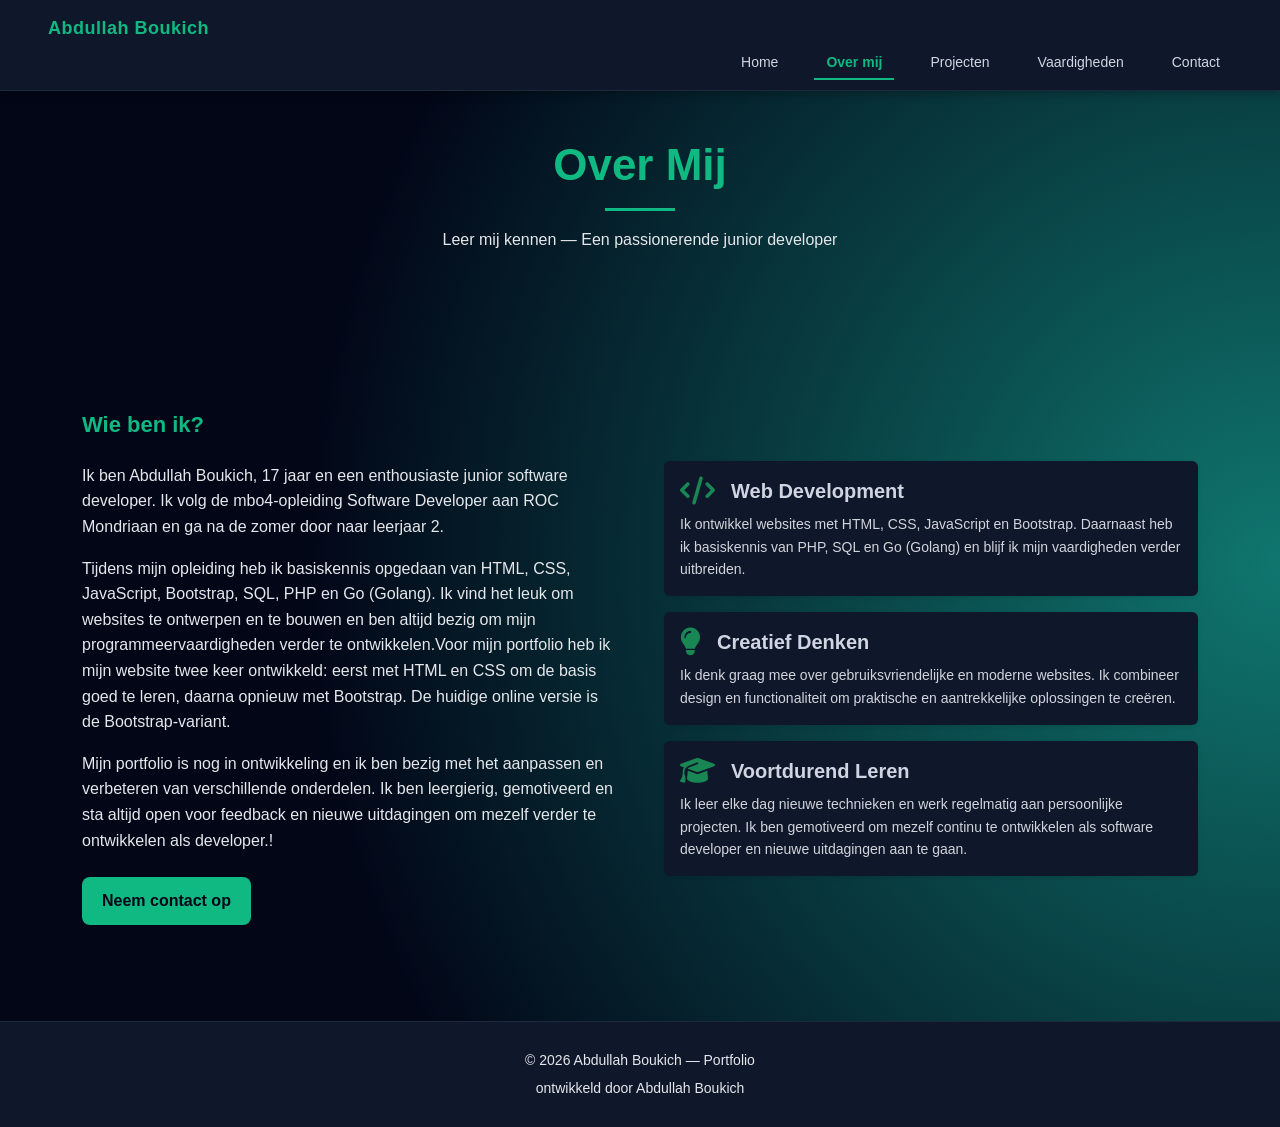
==== commit 91a71a1b: "de footer aangepast" ====
--- a/aboutme.html
+++ b/aboutme.html
@@ -13,25 +13,25 @@
 
 <body>
 
-<header class="navbar sticky-top">
-    <nav class="navbar-expand-lg w-100">
-        <div class="container-fluid px-5">
-            <div class="navbar-brand logo">Abdullah Boukich</div>
-            <button class="navbar-toggler" type="button" data-bs-toggle="collapse" data-bs-target="#navbarNav">
-                <span class="navbar-toggler-icon"></span>
-            </button>
-            <div class="collapse navbar-collapse" id="navbarNav">
-                <div class="navbar-nav ms-auto gap-4">
-                    <a class="nav-link" href="index.html">Home</a>
-                    <a class="nav-link active" href="aboutme.html">Over mij</a>
-                    <a class="nav-link" href="projecten.html">Projecten</a>
-                    <a class="nav-link" href="skills.html">Vaardigheden</a>
-                    <a class="nav-link" href="contact.html">Contact</a>
+    <header class="navbar sticky-top">
+        <nav class="navbar-expand-lg w-100">
+            <div class="container-fluid px-5">
+                <div class="navbar-brand logo">Abdullah Boukich</div>
+                <button class="navbar-toggler" type="button" data-bs-toggle="collapse" data-bs-target="#navbarNav">
+                    <span class="navbar-toggler-icon"></span>
+                </button>
+                <div class="collapse navbar-collapse" id="navbarNav">
+                    <div class="navbar-nav ms-auto gap-4">
+                        <a class="nav-link" href="index.html">Home</a>
+                        <a class="nav-link active" href="aboutme.html">Over mij</a>
+                        <a class="nav-link" href="projecten.html">Projecten</a>
+                        <a class="nav-link" href="skills.html">Vaardigheden</a>
+                        <a class="nav-link" href="contact.html">Contact</a>
+                    </div>
                 </div>
             </div>
-        </div>
-    </nav>
-</header>
+        </nav>
+    </header>
 
     <!-- TITLE SECTION -->
     <section class="text-center py-5 mb-5">
@@ -47,23 +47,24 @@
             <div class="col-lg-6">
                 <div class="about-text">
                     <h3 class="mb-4">Wie ben ik?</h3>
-                    
+
                     <p class="mb-3 text-light">
-                        Hoi! Ik ben Abdullah en ik ben dit jaar begonnen 
-                        met leren programmeren. Ik vind het super leuk om websites en 
-                        games te maken!
+                  Ik ben Abdullah Boukich, 17 jaar en een enthousiaste junior software developer.
+                   Ik volg de mbo4-opleiding Software Developer aan ROC Mondriaan en ga na de zomer
+                    door naar leerjaar 2.
                     </p>
 
                     <p class="mb-3 text-light">
-                        Ik ben zeer gepassioneerd over webdevelopment en doe mijn best om 
-                        elke dag iets nieuws te leren. Ik werk met moderne technologieën 
-                        en probeer altijd schone, professionele code te schrijven.
+                     Tijdens mijn opleiding heb ik basiskennis opgedaan van HTML, CSS, JavaScript, Bootstrap, SQL, PHP en Go (Golang).
+                      Ik vind het leuk om websites te ontwerpen en te bouwen en ben altijd bezig om mijn programmeervaardigheden verder
+                       te ontwikkelen.Voor mijn portfolio heb ik mijn website twee keer ontwikkeld: eerst met HTML en CSS om de basis goed
+                        te leren, daarna opnieuw met Bootstrap. De huidige online versie is de Bootstrap-variant.
                     </p>
 
                     <p class="mb-4 text-light">
-                        Mijn doel is om een getalenteerde developer te worden en impact te 
-                        maken met mijn projecten. Ik ben altijd open voor feedback en 
-                        samenwerkingskansen!
+                       Mijn portfolio is nog in ontwikkeling en ik ben bezig met het aanpassen en verbeteren van verschillende onderdelen.
+                        Ik ben leergierig, gemotiveerd en sta altijd open voor feedback en nieuwe uitdagingen om mezelf verder 
+                        te ontwikkelen als developer.!
                     </p>
 
                     <a href="contact.html" class="btn btn-primary primary">Neem contact op</a>
@@ -78,11 +79,12 @@
                         <div class="card-body">
                             <div class="d-flex align-items-center gap-3 mb-2">
                                 <i class="fas fa-code text-success" style="font-size:28px;"></i>
-                            <h5 class="card-title mb-0">Web Development</h5>
+                                <h5 class="card-title mb-0">Web Development</h5>
                             </div>
                             <p class="card-text mt-2">
-                                Ik kan websites maken met HTML, CSS en JavaScript. 
-                                Ook ervaring met Bootstrap en Git.
+                             Ik ontwikkel websites met HTML, CSS, JavaScript en Bootstrap.
+                              Daarnaast heb ik basiskennis van PHP, SQL en Go (Golang) en
+                               blijf ik mijn vaardigheden verder uitbreiden.
                             </p>
                         </div>
                     </div>
@@ -94,8 +96,9 @@
                                 <h5 class="card-title mb-0">Creatief Denken</h5>
                             </div>
                             <p class="card-text mt-2">
-                                Ik bedenk innovative ideeën voor websites en games. 
-                                Design en functionaliteit gaan hand in hand.
+                               Ik denk graag mee over gebruiksvriendelijke en moderne websites.
+                                Ik combineer design en functionaliteit om praktische en 
+                                aantrekkelijke oplossingen te creëren.
                             </p>
                         </div>
                     </div>
@@ -107,8 +110,9 @@
                                 <h5 class="card-title mb-0">Voortdurend Leren</h5>
                             </div>
                             <p class="card-text mt-2">
-                                Elke dag leer ik nieuwe dingen. Ik ben gemotiveerd 
-                                en ambiteus in mijn groei als developer.
+                              Ik leer elke dag nieuwe technieken en werk regelmatig aan persoonlijke projecten. 
+                              Ik ben gemotiveerd om mezelf continu te ontwikkelen als software developer en 
+                              nieuwe uitdagingen aan te gaan.
                             </p>
                         </div>
                     </div>
@@ -120,9 +124,9 @@
     </section>
 
     <footer class="footer text-center py-4 mt-5">
-    <p>© 2026 Abdullah Boukich — Portfolio</p>
-    <p class="small">Gemaakt met door Abdullah Boukich</p>
-</footer>
+        <p>© 2026 Abdullah Boukich — Portfolio</p>
+        <p class="small">ontwikkeld door Abdullah Boukich</p>
+    </footer>
 
 
     <script src="https://cdn.jsdelivr.net/npm/bootstrap@5.3.2/dist/js/bootstrap.bundle.min.js"></script>
--- a/css/style.css
+++ b/css/style.css
@@ -255,6 +255,12 @@
     display: block;
 }
 
+.card-img-top {
+    width: 100%;
+    height: 220px;
+    object-fit: cover;
+}
+
 .card .content {
     padding: 20px;
 }
@@ -404,3 +410,19 @@
     padding: 3px;
     font-size: 14px;
 }
+
+.contact-box {
+    background: #0a0f1a;
+    border: 1px solid #1e293b;
+    color: #e5e7eb;
+}
+
+.contact-box h6 {
+    color: #10b981;
+    font-weight: 700;
+}
+
+.contact-box span,
+.contact-box p {
+    color: #cfd5e1;
+}
